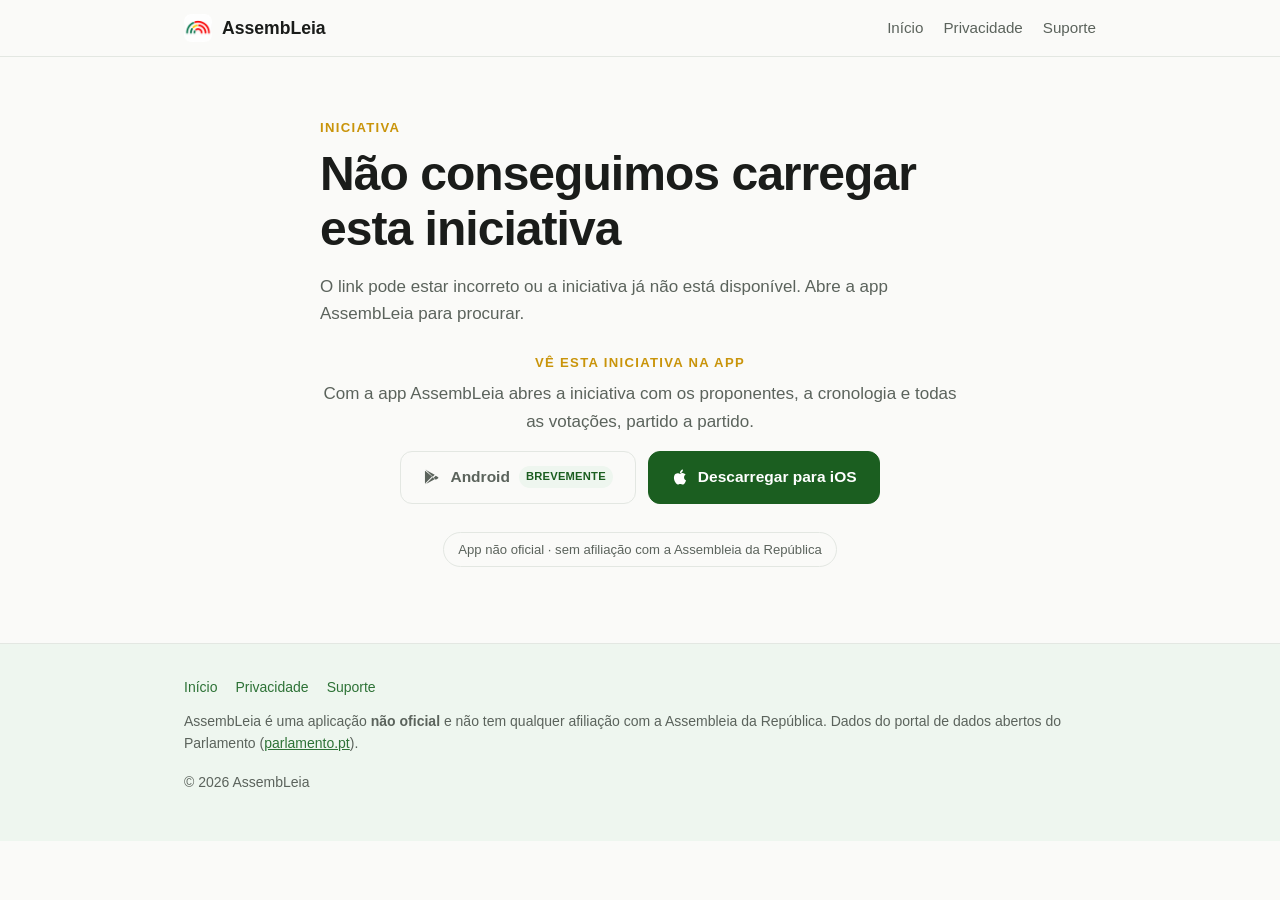
==== iniciativa-app.html @ 4859f969 "Fix /iniciativa/:id fallback: rename page to avoid clean-URL collision Cloudflare Pages served inici" ====
<!DOCTYPE html>
<html lang="pt">
<head>
  <meta charset="utf-8">
  <meta name="viewport" content="width=device-width, initial-scale=1">
  <title>Iniciativa - AssembLeia</title>
  <meta name="description" content="Vê esta iniciativa legislativa na app AssembLeia: proponentes, votações e resumo.">
  <link rel="icon" type="image/png" href="icon.png?v=3">
  <link rel="apple-touch-icon" href="icon.png?v=3">
  <link rel="stylesheet" href="styles.css">
  <!-- Generic preview (link crawlers don't run JS, so this stays app-branded). -->
  <meta property="og:title" content="AssembLeia">
  <meta property="og:description" content="Uma iniciativa da Assembleia da República, na app AssembLeia.">
  <meta property="og:image" content="icon.png?v=3">
  <meta property="og:type" content="website">
  <style>
    .initiative { max-width: 640px; margin: 0 auto; }
    .initiative .meta { color: var(--muted, #667); font-size: .95rem; margin: .35rem 0 1rem; }
    .initiative .meta span + span::before { content: " · "; opacity: .5; }
    .vote-badge {
      display: inline-block; font-size: .8rem; font-weight: 600; padding: .18rem .6rem;
      border-radius: 999px; margin-bottom: .6rem; color: #fff;
    }
    .vote-badge.ok { background: #149E8C; }
    .vote-badge.no { background: #E06060; }
    .vote-badge.neutral { background: #7a869a; }
    .tema-tags { display: flex; flex-wrap: wrap; gap: .4rem; margin: 1rem 0; }
    .tema-tag {
      font-size: .8rem; padding: .2rem .6rem; border-radius: 999px;
      background: rgba(20,158,140,.12); color: #0f7a6c;
    }
    @media (prefers-color-scheme: dark) { .tema-tag { color: #4fd1bf; } }
    .initiative .summary { line-height: 1.6; }
    .initiative-skeleton { opacity: .5; }
    .open-note { margin-top: 1.5rem; }
  </style>
</head>
<body>
  <header class="site-header">
    <div class="container">
      <a class="brand" href="index.html">
        <picture>
          <source srcset="icon-dark.png?v=2" media="(prefers-color-scheme: dark)">
          <img src="icon.png?v=2" alt="" class="brand-mark" width="28" height="28">
        </picture>
        AssembLeia
      </a>
      <nav class="nav">
        <a href="index.html">Início</a>
        <a href="privacidade.html">Privacidade</a>
        <a href="suporte.html">Suporte</a>
      </nav>
    </div>
  </header>

  <main>
    <section class="section">
      <div class="container">
        <article class="initiative" id="card">
          <p class="initiative-skeleton">A carregar a iniciativa...</p>
        </article>

        <div class="initiative open-note section-center">
          <p class="tagline">Vê esta iniciativa na app</p>
          <p class="muted">Com a app AssembLeia abres a iniciativa com os proponentes, a cronologia e todas as votações, partido a partido.</p>
          <div class="cta">
            <span class="btn btn-disabled" aria-disabled="true">
              <svg viewBox="0 0 24 24" fill="currentColor" aria-hidden="true"><path d="M3.6 2.3 13 11.7l2.6-2.6L5.2 3.2a1.6 1.6 0 0 0-1.6-.9zM2.8 3.5A1.6 1.6 0 0 0 2.6 4v16c0 .2 0 .4.2.5l9.3-9.3zM17 10.4l2.8 1.6c.9.5.9 1.5 0 2L17 15.6 14.2 13zM3.6 21.7l9.4-9.4 2.6 2.6-10.4 5.9c-.5.3-1.1.3-1.6-.1z"/></svg>
              Android
              <span class="btn-badge">Brevemente</span>
            </span>
            <a class="btn btn-primary" href="https://apps.apple.com/pt/app/assembleia/id6779358001">
              <svg viewBox="0 0 24 24" fill="currentColor" aria-hidden="true"><path d="M18.71 19.5c-.83 1.24-1.71 2.45-3.05 2.47-1.34.03-1.77-.79-3.29-.79-1.53 0-2 .77-3.27.82-1.31.05-2.3-1.32-3.14-2.53C4.25 17 2.94 12.45 4.7 9.39c.87-1.52 2.43-2.48 4.12-2.51 1.28-.02 2.5.87 3.29.87.78 0 2.26-1.07 3.8-.91.65.03 2.47.26 3.64 1.98-.09.06-2.17 1.28-2.15 3.81.03 3.02 2.65 4.03 2.68 4.04-.03.07-.42 1.44-1.38 2.83M13 3.5c.73-.83 1.94-1.46 2.94-1.5.13 1.17-.34 2.35-1.04 3.19-.69.85-1.83 1.51-2.95 1.42-.15-1.15.41-2.35 1.05-3.11z"/></svg>
              Descarregar para iOS
            </a>
          </div>
          <p><span class="disclaimer-pill">App não oficial · sem afiliação com a Assembleia da República</span></p>
        </div>
      </div>
    </section>
  </main>

  <footer class="site-footer">
    <div class="container">
      <div class="footer-links">
        <a href="index.html">Início</a>
        <a href="privacidade.html">Privacidade</a>
        <a href="suporte.html">Suporte</a>
      </div>
      <p>AssembLeia é uma aplicação <strong>não oficial</strong> e não tem qualquer afiliação com a Assembleia da República. Dados do portal de dados abertos do Parlamento (<a href="https://www.parlamento.pt">parlamento.pt</a>).</p>
      <p>© 2026 AssembLeia</p>
    </div>
  </footer>

  <script>
    const SUPABASE_URL = "https://fnvtibybkxujurxrilfg.supabase.co";
    const SUPABASE_KEY = "sb_publishable_BAYxTO8BAW_WG1ng5zCnqg_uu8LqZDj";
    const card = document.getElementById("card");

    const esc = (s) => String(s ?? "").replace(/[&<>"]/g, (c) =>
      ({ "&": "&amp;", "<": "&lt;", ">": "&gt;", '"': "&quot;" }[c]));

    function voteBadge(r) {
      if (!r) return "";
      const low = r.toLowerCase();
      const cls = low.includes("provad") ? "ok" : (low.includes("ejeit") ? "no" : "neutral");
      return `<span class="vote-badge ${cls}">${esc(r)}</span>`;
    }

    function fmtDate(d) {
      if (!d) return "";
      const parsed = new Date(d);
      if (isNaN(parsed)) return "";
      return parsed.toLocaleDateString("pt-PT", { day: "numeric", month: "long", year: "numeric" });
    }

    function renderNotFound() {
      card.innerHTML = `
        <p class="tagline">Iniciativa</p>
        <h1>Não conseguimos carregar esta iniciativa</h1>
        <p class="muted">O link pode estar incorreto ou a iniciativa já não está disponível. Abre a app AssembLeia para procurar.</p>`;
    }

    async function load() {
      const id = (location.pathname.match(/\/iniciativa\/(\d+)/) || [])[1];
      if (!id) { renderNotFound(); return; }
      try {
        const res = await fetch(
          `${SUPABASE_URL}/rest/v1/iniciativas?id=eq.${id}&select=titulo,tipo,legislatura,data,resultado,summary,temas`,
          { headers: { apikey: SUPABASE_KEY } }
        );
        const rows = await res.json();
        const it = rows && rows[0];
        if (!it) { renderNotFound(); return; }

        document.title = `${it.titulo} - AssembLeia`;

        const meta = [];
        if (it.tipo) meta.push(`<span>${esc(it.tipo)}</span>`);
        if (it.legislatura) meta.push(`<span>Legislatura ${esc(it.legislatura)}</span>`);
        meta.push(`<span>#${esc(id)}</span>`);
        const d = fmtDate(it.data);
        if (d) meta.push(`<span>${esc(d)}</span>`);

        const temas = Array.isArray(it.temas) && it.temas.length
          ? `<div class="tema-tags">${it.temas.map((t) => `<span class="tema-tag">${esc(t)}</span>`).join("")}</div>`
          : "";

        const summary = it.summary
          ? `<p class="summary">${esc(it.summary)}</p>`
          : "";

        card.innerHTML = `
          ${voteBadge(it.resultado)}
          <h1>${esc(it.titulo)}</h1>
          <p class="meta">${meta.join("")}</p>
          ${temas}
          ${summary}`;
      } catch (e) {
        renderNotFound();
      }
    }

    load();
  </script>
</body>
</html>
---- styles.css ----
/* AssembLeia — product site. Flat, light, dependency-free. */

:root {
  --green:       #2d7236;
  --green-dark:  #1b5e20;
  --green-light: #eef6ef;
  --gold:        #c9940a;
  --red-app:     #c14040;
  --ink:         #1a1c1a;
  --muted:       #5b635c;
  --bg:          #fafaf8;
  --border:      #e3e7e2;
  --surface:     #ffffff;
  --radius:      12px;
  --radius-lg:   20px;
  --maxw:        960px;
  --font: -apple-system, BlinkMacSystemFont, "Segoe UI", Roboto, Helvetica, Arial, sans-serif;
  /* Rainbow arc colours — overridden in dark mode */
  --arc-green: #2d7236;
  --arc-gold:  #c9940a;
  --arc-red:   #c14040;
}

* { box-sizing: border-box; }
html { -webkit-text-size-adjust: 100%; }

body {
  margin: 0;
  font-family: var(--font);
  color: var(--ink);
  background: var(--bg);
  line-height: 1.6;
  font-size: 17px;
}

a { color: var(--green); }

h1, h2, h3 { line-height: 1.15; letter-spacing: -0.02em; }
h1 { font-size: 3rem; margin: 0 0 0.35em; }
h2 { font-size: 1.6rem; margin: 0 0 0.8em; }
h3 { font-size: 1.05rem; margin: 0 0 0.35em; }

p { margin: 0 0 1rem; }

.container { max-width: var(--maxw); margin: 0 auto; padding: 0 24px; }

.muted  { color: var(--muted); }
.small  { font-size: 0.9rem; }

/* ---- Header ---- */
.site-header {
  position: sticky;
  top: 0;
  z-index: 100;
  border-bottom: 1px solid var(--border);
  background: rgba(250, 250, 248, 0.9);
  backdrop-filter: blur(14px);
  -webkit-backdrop-filter: blur(14px);
}
.site-header .container {
  display: flex;
  align-items: center;
  justify-content: space-between;
  gap: 16px;
  flex-wrap: wrap;
  padding-top: 14px;
  padding-bottom: 14px;
}
.brand {
  display: inline-flex;
  align-items: center;
  gap: 10px;
  font-weight: 700;
  font-size: 1.1rem;
  color: var(--ink);
  text-decoration: none;
}
.brand svg { width: 28px; height: 28px; }
.brand-mark { width: 28px; height: 28px; border-radius: 6px; display: block; }
.nav { display: flex; gap: 20px; }
.nav a { color: var(--muted); text-decoration: none; font-size: 0.95rem; transition: color 0.15s; }
.nav a:hover, .nav a[aria-current="page"] { color: var(--green-dark); }

/* ---- Hero ---- */
.hero {
  padding: 72px 0 64px;
  text-align: center;
  background: linear-gradient(180deg, #ffffff 0%, var(--bg) 100%);
}
.hero-icon {
  width: 116px;
  height: 116px;
  border-radius: 26px;
  margin-bottom: 24px;
  box-shadow:
    0 2px 8px rgba(0,0,0,0.10),
    0 8px 28px rgba(0,0,0,0.12);
}
.tagline {
  color: var(--gold);
  font-weight: 700;
  font-size: 0.82rem;
  letter-spacing: 0.1em;
  text-transform: uppercase;
  margin: 0 0 0.6em;
}
.hero p.lead {
  font-size: 1.2rem;
  color: var(--muted);
  max-width: 36rem;
  margin: 0 auto 2.2rem;
}

/* ---- Buttons ---- */
.cta { display: flex; gap: 12px; justify-content: center; flex-wrap: wrap; }
.btn {
  display: inline-flex;
  align-items: center;
  gap: 9px;
  padding: 13px 22px;
  border-radius: var(--radius);
  text-decoration: none;
  font-weight: 600;
  font-size: 0.97rem;
  transition: transform 0.15s, box-shadow 0.15s, background 0.15s;
  border: 1.5px solid var(--green-dark);
}
.btn-primary { background: var(--green-dark); color: #fff; }
.btn-primary:hover {
  background: #154a19;
  border-color: #154a19;
  transform: translateY(-1px);
  box-shadow: 0 4px 16px rgba(27,94,32,0.28);
}
.btn-secondary { background: transparent; color: var(--green-dark); }
.btn-secondary:hover { background: var(--green-light); transform: translateY(-1px); }
.btn svg { width: 18px; height: 18px; flex-shrink: 0; }

.btn-disabled {
  background: transparent;
  color: var(--muted);
  border-color: var(--border);
  cursor: default;
}
.btn-badge {
  font-size: 0.7rem;
  font-weight: 700;
  letter-spacing: 0.02em;
  text-transform: uppercase;
  padding: 2px 7px;
  border-radius: 999px;
  background: var(--green-light);
  color: var(--green-dark);
}
.btn-badge.badge-on-primary { background: rgba(255,255,255,0.22); color: #fff; }
.cta-note {
  margin-top: 14px;
  font-size: 0.88rem;
  color: var(--muted);
}

.disclaimer-pill {
  display: inline-block;
  margin-top: 28px;
  padding: 6px 14px;
  border: 1px solid var(--border);
  border-radius: 999px;
  font-size: 0.82rem;
  color: var(--muted);
}

/* ---- Section scaffolding ---- */
.section { padding: 60px 0; }
.section-center { text-align: center; }
.section-soft {
  background: var(--green-light);
  border-top: 1px solid var(--border);
  border-bottom: 1px solid var(--border);
}

/* Constrains prose width inside centered sections for comfortable reading */
.measure { max-width: 46rem; margin: 0 auto; }
.measure p:last-child { margin-bottom: 0; }
.faq { text-align: left; }

/* ---- Feature cards ---- */
.grid {
  display: grid;
  grid-template-columns: repeat(auto-fit, minmax(210px, 1fr));
  gap: 16px;
  margin-top: 8px;
}
.card {
  background: var(--surface);
  border: 1px solid var(--border);
  border-radius: var(--radius-lg);
  padding: 24px;
  transition: box-shadow 0.2s, transform 0.2s;
}
.card:hover {
  box-shadow: 0 6px 24px rgba(0,0,0,0.08);
  transform: translateY(-2px);
}
.icon-chip {
  width: 44px;
  height: 44px;
  border-radius: 12px;
  display: flex;
  align-items: center;
  justify-content: center;
  margin-bottom: 14px;
}
.icon-chip svg { width: 22px; height: 22px; }
.chip-green { background: #d3ead8; color: #1b5e20; }
.chip-gold  { background: #fdefc3; color: #7c5800; }
.chip-red   { background: #f9dada; color: #832020; }
.chip-dark  { background: #252825; color: #fff; }

.card h3 { margin: 0 0 0.35em; }
.card p  { margin: 0; color: var(--muted); font-size: 0.96rem; }

/* ---- Screenshots ---- */
.screenshots-section { background: var(--surface); }
.screenshots-intro { color: var(--muted); margin-top: -0.2rem; }

.screenshots-strip {
  display: flex;
  gap: 24px;
  overflow-x: auto;
  padding: 20px 0 12px;
  scrollbar-width: thin;
  scrollbar-color: var(--border) transparent;
  justify-content: center;
}
.phone-wrap { flex: 0 0 auto; margin: 0; display: flex; flex-direction: column; align-items: center; gap: 12px; }
.phone-frame {
  width: 148px;
  aspect-ratio: 9 / 19.5;
  border: 6px solid #1c1c1e;
  border-radius: 28px;
  overflow: hidden;
  position: relative;
  background: #1c1c1e;
  box-shadow: 0 8px 28px rgba(0,0,0,0.16);
}
.phone-frame picture { display: block; width: 100%; height: 100%; }
.phone-screen {
  width: 100%;
  height: 100%;
  object-fit: cover;
  object-position: top center;
  display: block;
}
.phone-label {
  font-size: 0.84rem;
  color: var(--muted);
  text-align: center;
  font-weight: 600;
}

/* ---- Prose (privacy / support pages) ---- */
.prose { padding: 48px 0 64px; }
.prose h1 { font-size: 2rem; }
.prose h2 { font-size: 1.3rem; margin-top: 2.2rem; }
.prose h2:first-of-type { margin-top: 1.6rem; }
.prose ul { padding-left: 1.2rem; margin: 0 0 1rem; }
.prose li { margin-bottom: 0.4rem; }
.prose .updated { color: var(--muted); font-size: 0.9rem; margin-top: -0.4rem; }
.faq h3 { margin-top: 1.6rem; }

/* ---- Footer ---- */
.site-footer {
  border-top: 1px solid var(--border);
  background: var(--green-light);
  padding: 32px 0;
  font-size: 0.875rem;
  color: var(--muted);
}
.site-footer a { color: var(--green); }
.site-footer .footer-links { display: flex; gap: 18px; flex-wrap: wrap; margin-bottom: 12px; }
.site-footer .footer-links a { text-decoration: none; }

/* ---- Responsive ---- */
@media (max-width: 600px) {
  body { font-size: 16px; }
  h1 { font-size: 2.2rem; }
  .hero { padding: 48px 0 44px; }
  .hero-icon { width: 96px; height: 96px; border-radius: 22px; }
  .screenshots-strip { justify-content: flex-start; }
}

/* ---- Dark mode ---- */
@media (prefers-color-scheme: dark) {
  :root {
    --green:       #5ecb6a;  /* links, secondary btn text — 8.7:1 on bg */
    --green-dark:  #4ab856;  /* nav active — 7.2:1 on bg */
    --green-light: #1a2b1a;  /* soft section bg, distinctly tinted */
    --gold:        #f0b429;
    --red-app:     #e06060;
    --ink:         #f0f0ec;
    --muted:       #9a9a9f;  /* 5.3:1 on surface — passes AA */
    --bg:          #1c1c1e;
    --border:      #3a3a3c;
    --surface:     #2c2c2e;
    --arc-green:   #5ecb6a;
    --arc-gold:    #f0b429;
    --arc-red:     #e06060;
  }

  .site-header {
    background: rgba(28, 28, 30, 0.92);
    border-bottom-color: rgba(255, 255, 255, 0.1);
  }

  .hero {
    background: linear-gradient(180deg, #242426 0%, var(--bg) 100%);
  }

  /* Primary btn: bright green bg + dark text → 8.7:1 contrast (WCAG AAA) */
  .btn-primary {
    background: #5ecb6a;
    border-color: #5ecb6a;
    color: #1c1c1e;
  }
  .btn-primary:hover {
    background: #6dd677;
    border-color: #6dd677;
    box-shadow: 0 4px 16px rgba(94, 203, 106, 0.3);
    transform: translateY(-1px);
  }
  /* Secondary btn: bright green outline + text — 8.7:1 on dark bg */
  .btn-secondary {
    border-color: #5ecb6a;
    color: #5ecb6a;
  }
  .btn-secondary:hover { background: rgba(94, 203, 106, 0.1); }

  .disclaimer-pill {
    border-color: var(--border);
    background: rgba(255, 255, 255, 0.05);
  }

  .section-soft {
    background: #1a2b1a;
    border-color: #2c3a2c;
  }

  .chip-green { background: #172a1b; color: #5ecb6a; }
  .chip-gold  { background: #2e2300; color: #f0b429; }
  .chip-red   { background: #2e1616; color: #e06060; }
  .chip-dark  { background: #3a3c3a; color: #f0f0ec; }

  .phone-frame { border-color: #4a4a4c; background: #000; }
  .btn-badge { background: rgba(94,203,106,0.18); color: #6dd677; }

  .site-footer { background: #161618; }
}
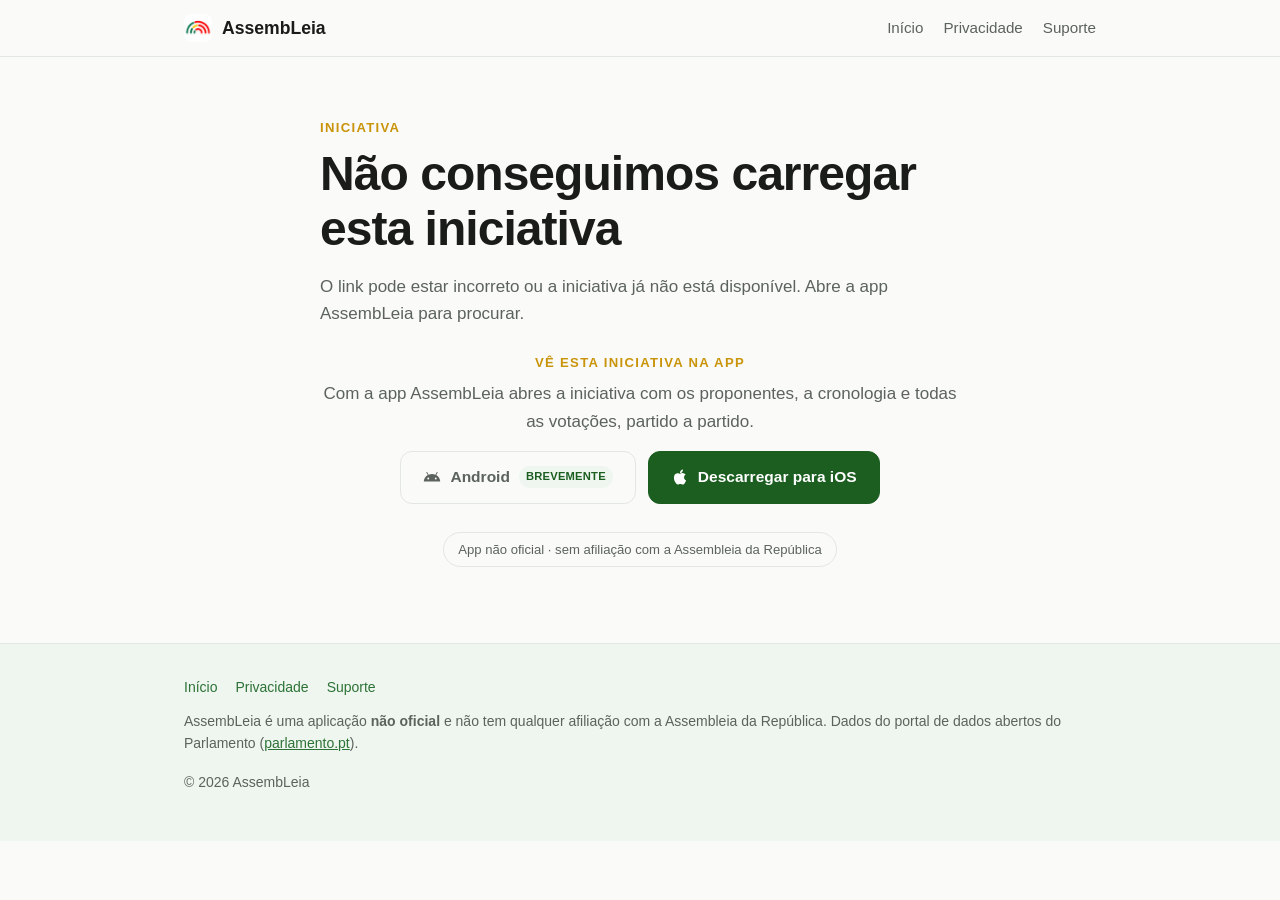
==== commit 4056e874: "Support email → geral@assembleiaapp.com; fix broken Android badge icon The hand-drawn Play-triangle " ====
--- a/iniciativa-app.html
+++ b/iniciativa-app.html
@@ -5,14 +5,19 @@
   <meta name="viewport" content="width=device-width, initial-scale=1">
   <title>Iniciativa - AssembLeia</title>
   <meta name="description" content="Vê esta iniciativa legislativa na app AssembLeia: proponentes, votações e resumo.">
-  <link rel="icon" type="image/png" href="icon.png?v=3">
-  <link rel="apple-touch-icon" href="icon.png?v=3">
-  <link rel="stylesheet" href="styles.css">
-  <!-- Generic preview (link crawlers don't run JS, so this stays app-branded). -->
+  <!-- Served at /iniciativa/:id, so every URL here must be root-absolute. -->
+  <link rel="icon" type="image/png" href="/icon.png?v=3">
+  <link rel="apple-touch-icon" href="/icon.png?v=3">
+  <meta name="apple-itunes-app" content="app-id=6779358001">
+  <link rel="stylesheet" href="/styles.css">
+  <!-- Generic fallback preview; functions/iniciativa/[id].js rewrites these
+       per initiative (link crawlers don't run JS). -->
   <meta property="og:title" content="AssembLeia">
   <meta property="og:description" content="Uma iniciativa da Assembleia da República, na app AssembLeia.">
-  <meta property="og:image" content="icon.png?v=3">
+  <meta property="og:image" content="https://assembleiaapp.com/icon.png?v=3">
   <meta property="og:type" content="website">
+  <meta property="og:site_name" content="AssembLeia">
+  <meta name="twitter:card" content="summary">
   <style>
     .initiative { max-width: 640px; margin: 0 auto; }
     .initiative .meta { color: var(--muted, #667); font-size: .95rem; margin: .35rem 0 1rem; }
@@ -38,17 +43,17 @@
 <body>
   <header class="site-header">
     <div class="container">
-      <a class="brand" href="index.html">
+      <a class="brand" href="/">
         <picture>
-          <source srcset="icon-dark.png?v=2" media="(prefers-color-scheme: dark)">
-          <img src="icon.png?v=2" alt="" class="brand-mark" width="28" height="28">
+          <source srcset="/icon-dark.png?v=2" media="(prefers-color-scheme: dark)">
+          <img src="/icon.png?v=2" alt="" class="brand-mark" width="28" height="28">
         </picture>
         AssembLeia
       </a>
       <nav class="nav">
-        <a href="index.html">Início</a>
-        <a href="privacidade.html">Privacidade</a>
-        <a href="suporte.html">Suporte</a>
+        <a href="/">Início</a>
+        <a href="/privacidade.html">Privacidade</a>
+        <a href="/suporte.html">Suporte</a>
       </nav>
     </div>
   </header>
@@ -65,7 +70,7 @@
           <p class="muted">Com a app AssembLeia abres a iniciativa com os proponentes, a cronologia e todas as votações, partido a partido.</p>
           <div class="cta">
             <span class="btn btn-disabled" aria-disabled="true">
-              <svg viewBox="0 0 24 24" fill="currentColor" aria-hidden="true"><path d="M3.6 2.3 13 11.7l2.6-2.6L5.2 3.2a1.6 1.6 0 0 0-1.6-.9zM2.8 3.5A1.6 1.6 0 0 0 2.6 4v16c0 .2 0 .4.2.5l9.3-9.3zM17 10.4l2.8 1.6c.9.5.9 1.5 0 2L17 15.6 14.2 13zM3.6 21.7l9.4-9.4 2.6 2.6-10.4 5.9c-.5.3-1.1.3-1.6-.1z"/></svg>
+              <svg viewBox="0 0 24 24" fill="currentColor" aria-hidden="true"><path d="M17.6 9.48l1.84-3.18c.16-.31.04-.69-.26-.85-.29-.15-.65-.06-.83.22l-1.88 3.24a11.46 11.46 0 0 0-8.94 0L5.65 5.67c-.19-.29-.58-.38-.87-.2-.28.18-.37.54-.22.83L6.4 9.48A10.78 10.78 0 0 0 1 18h22a10.78 10.78 0 0 0-5.4-8.52M7 15.25a1.25 1.25 0 1 1 0-2.5 1.25 1.25 0 0 1 0 2.5m10 0a1.25 1.25 0 1 1 0-2.5 1.25 1.25 0 0 1 0 2.5Z"/></svg>
               Android
               <span class="btn-badge">Brevemente</span>
             </span>
@@ -83,9 +88,9 @@
   <footer class="site-footer">
     <div class="container">
       <div class="footer-links">
-        <a href="index.html">Início</a>
-        <a href="privacidade.html">Privacidade</a>
-        <a href="suporte.html">Suporte</a>
+        <a href="/">Início</a>
+        <a href="/privacidade.html">Privacidade</a>
+        <a href="/suporte.html">Suporte</a>
       </div>
       <p>AssembLeia é uma aplicação <strong>não oficial</strong> e não tem qualquer afiliação com a Assembleia da República. Dados do portal de dados abertos do Parlamento (<a href="https://www.parlamento.pt">parlamento.pt</a>).</p>
       <p>© 2026 AssembLeia</p>
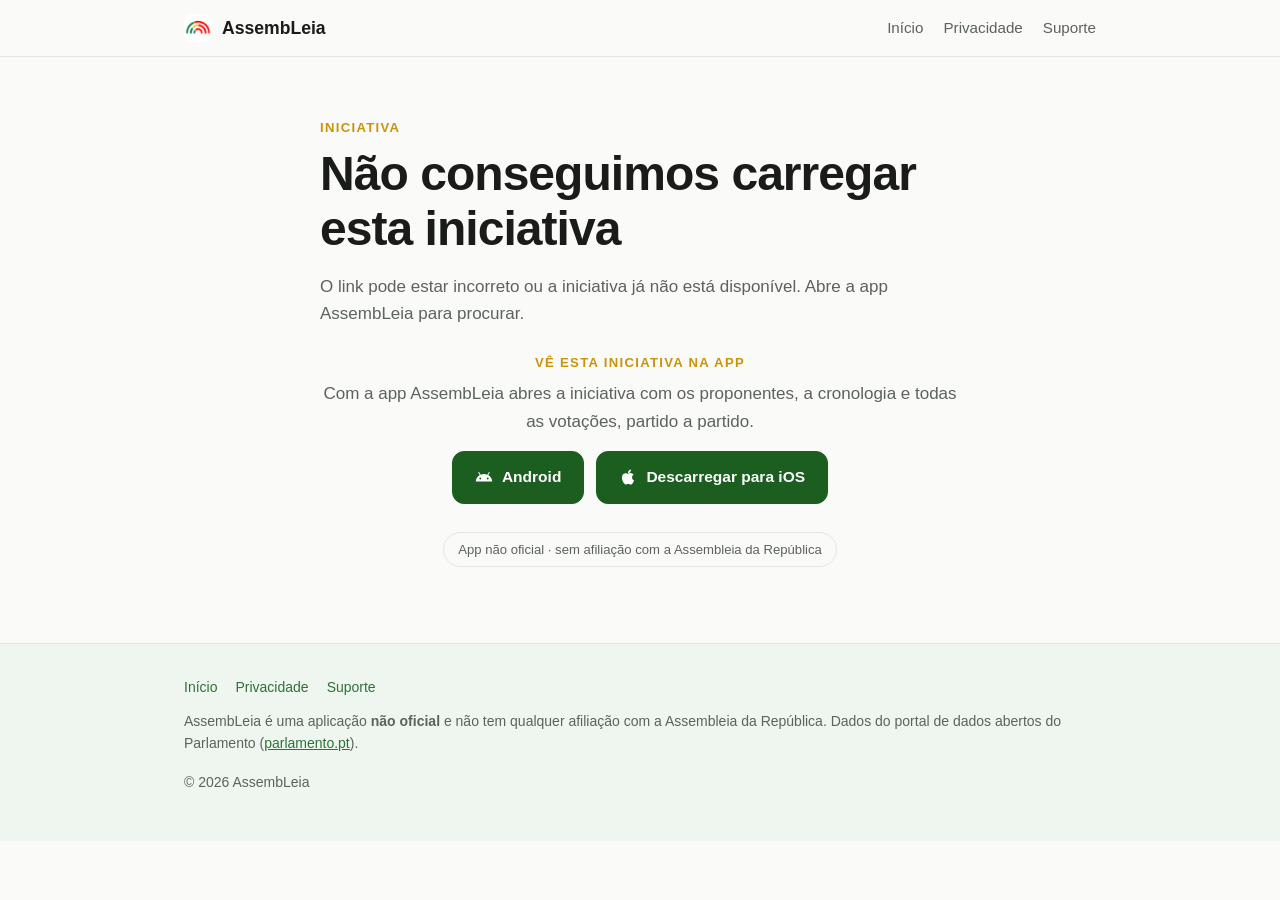
==== commit 015e9c3d: "Android is live: swap placeholder for Play Store link" ====
--- a/iniciativa-app.html
+++ b/iniciativa-app.html
@@ -69,11 +69,10 @@
           <p class="tagline">Vê esta iniciativa na app</p>
           <p class="muted">Com a app AssembLeia abres a iniciativa com os proponentes, a cronologia e todas as votações, partido a partido.</p>
           <div class="cta">
-            <span class="btn btn-disabled" aria-disabled="true">
+            <a class="btn btn-primary" href="https://play.google.com/store/apps/details?id=com.elisioff.assembleia">
               <svg viewBox="0 0 24 24" fill="currentColor" aria-hidden="true"><path d="M17.6 9.48l1.84-3.18c.16-.31.04-.69-.26-.85-.29-.15-.65-.06-.83.22l-1.88 3.24a11.46 11.46 0 0 0-8.94 0L5.65 5.67c-.19-.29-.58-.38-.87-.2-.28.18-.37.54-.22.83L6.4 9.48A10.78 10.78 0 0 0 1 18h22a10.78 10.78 0 0 0-5.4-8.52M7 15.25a1.25 1.25 0 1 1 0-2.5 1.25 1.25 0 0 1 0 2.5m10 0a1.25 1.25 0 1 1 0-2.5 1.25 1.25 0 0 1 0 2.5Z"/></svg>
               Android
-              <span class="btn-badge">Brevemente</span>
-            </span>
+            </a>
             <a class="btn btn-primary" href="https://apps.apple.com/pt/app/assembleia/id6779358001">
               <svg viewBox="0 0 24 24" fill="currentColor" aria-hidden="true"><path d="M18.71 19.5c-.83 1.24-1.71 2.45-3.05 2.47-1.34.03-1.77-.79-3.29-.79-1.53 0-2 .77-3.27.82-1.31.05-2.3-1.32-3.14-2.53C4.25 17 2.94 12.45 4.7 9.39c.87-1.52 2.43-2.48 4.12-2.51 1.28-.02 2.5.87 3.29.87.78 0 2.26-1.07 3.8-.91.65.03 2.47.26 3.64 1.98-.09.06-2.17 1.28-2.15 3.81.03 3.02 2.65 4.03 2.68 4.04-.03.07-.42 1.44-1.38 2.83M13 3.5c.73-.83 1.94-1.46 2.94-1.5.13 1.17-.34 2.35-1.04 3.19-.69.85-1.83 1.51-2.95 1.42-.15-1.15.41-2.35 1.05-3.11z"/></svg>
               Descarregar para iOS
